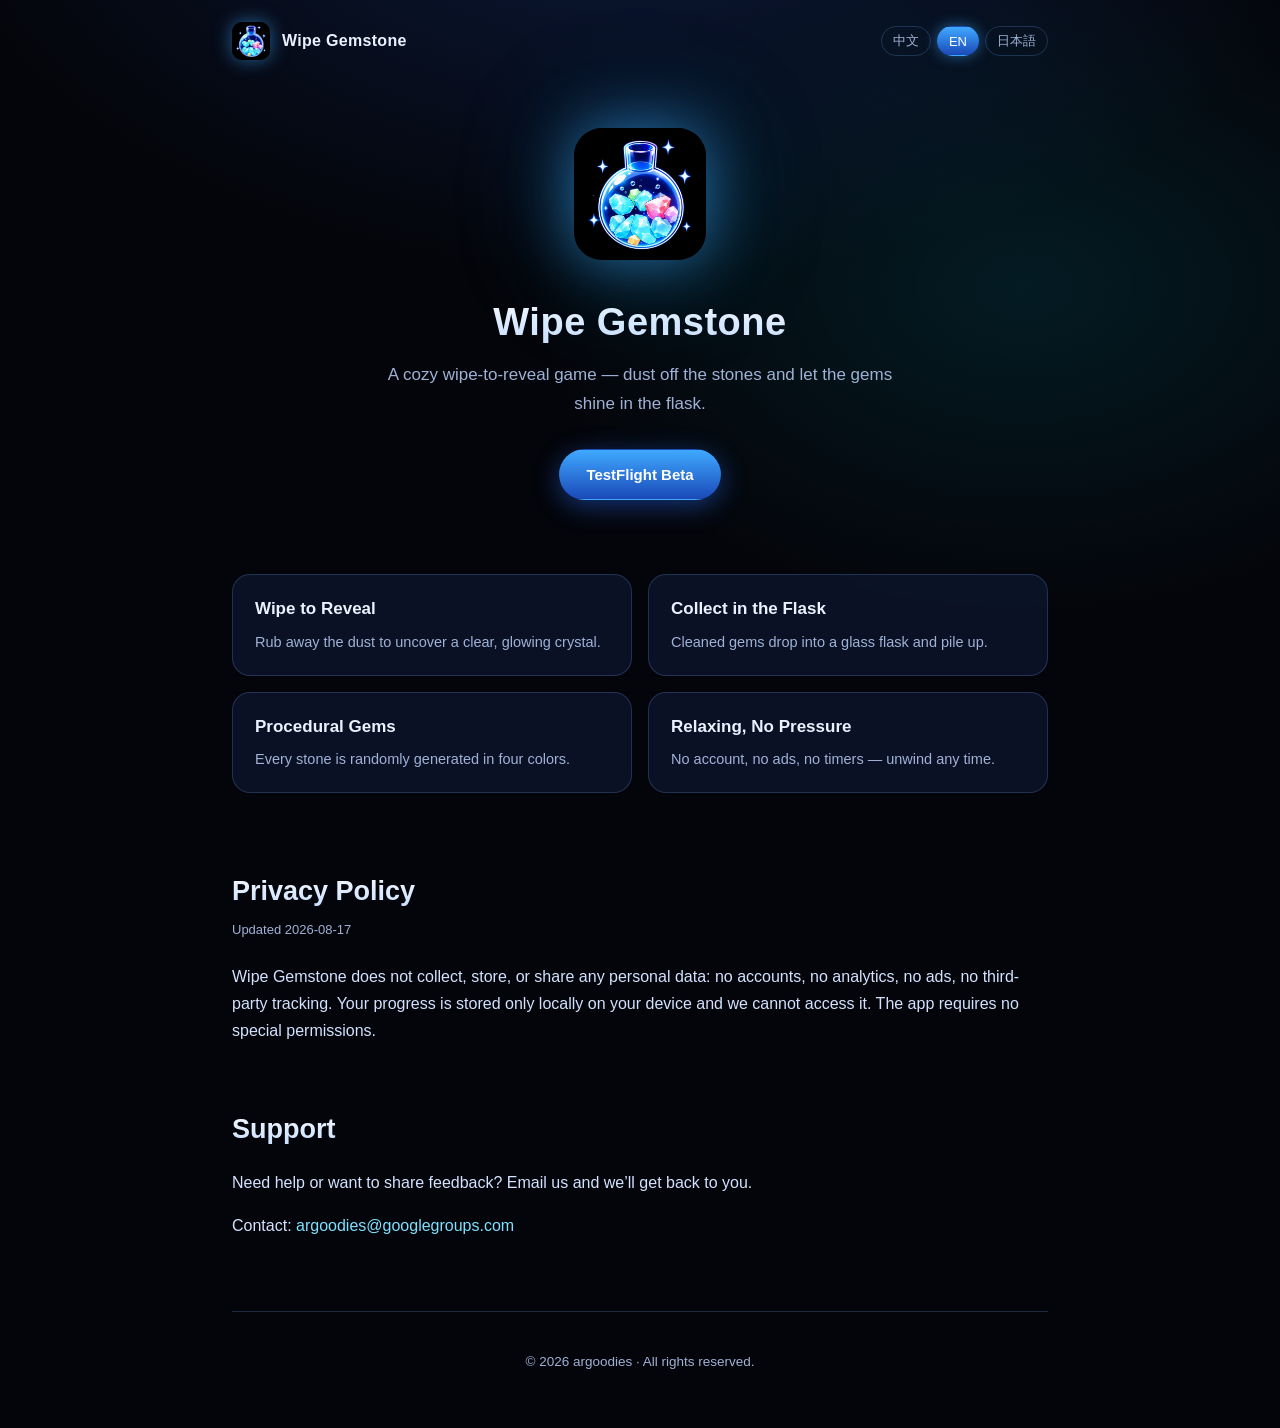
==== public/index.html @ 8bf5b7a9 "Single-page site: argoodies email, drop web-play, condensed content - Merge privacy & support into o" ====
<!DOCTYPE html>
<html lang="en">
<head>
<meta charset="utf-8">
<meta name="viewport" content="width=device-width, initial-scale=1">
<title>Wipe Gemstone · 擦宝石 · 宝石磨き</title>
<meta name="description" content="A cozy wipe-to-reveal gemstone game.">
<link rel="icon" href="icon.png">
<link rel="stylesheet" href="style.css">
</head>
<body>
<div class="wrap">
  <div class="nav">
    <div class="brand"><img src="icon.png" alt="icon"><span data-i18n="brand">Wipe Gemstone</span></div>
    <div class="langs">
      <button data-l="zh">中文</button>
      <button data-l="en">EN</button>
      <button data-l="ja">日本語</button>
    </div>
  </div>

  <div class="hero">
    <img class="gem" src="icon.png" alt="Wipe Gemstone">
    <h1 data-i18n="brand">Wipe Gemstone</h1>
    <p class="sub" data-i18n="tagline">A cozy wipe-to-reveal game.</p>
    <div class="cta">
      <a class="btn" href="https://testflight.apple.com/join/jGfzz1UR" data-i18n="cta_tf">TestFlight Beta</a>
    </div>
  </div>

  <div class="grid">
    <div class="card"><h3 data-i18n="f1_t">Wipe to Reveal</h3><p data-i18n="f1_d"></p></div>
    <div class="card"><h3 data-i18n="f2_t">Collect in the Flask</h3><p data-i18n="f2_d"></p></div>
    <div class="card"><h3 data-i18n="f3_t">Procedural Gems</h3><p data-i18n="f3_d"></p></div>
    <div class="card"><h3 data-i18n="f4_t">Relaxing</h3><p data-i18n="f4_d"></p></div>
  </div>

  <section id="privacy" class="page">
    <h2 data-i18n="priv_t">Privacy Policy</h2>
    <div class="updated" data-i18n="priv_updated">Updated 2026-08-17</div>
    <p data-i18n="priv_p"></p>
  </section>

  <section id="support" class="page">
    <h2 data-i18n="sup_t">Support</h2>
    <p data-i18n="sup_p"></p>
    <p><span data-i18n="contact">Contact</span>: <a data-email href="mailto:argoodies@googlegroups.com">argoodies@googlegroups.com</a></p>
  </section>

  <div class="foot">
    <p>© 2026 argoodies · <span data-i18n="foot_rights">All rights reserved.</span></p>
  </div>
</div>
<script src="i18n.js"></script>
</body>
</html>
---- public/style.css ----
:root{
  --bg:#04050a; --bg2:#0a0f1e;
  --blue:#3fa9ff; --cyan:#7fe0ff; --deep:#1a49b8;
  --text:#eaf2ff; --muted:#9fb2d6; --card:rgba(30,52,110,.28);
  --line:rgba(120,175,255,.22);
}
*{box-sizing:border-box}
html,body{margin:0;padding:0}
body{
  background:
    radial-gradient(1200px 700px at 50% -10%, rgba(40,110,255,.20), transparent 60%),
    radial-gradient(900px 600px at 80% 20%, rgba(0,220,255,.10), transparent 55%),
    var(--bg);
  color:var(--text);
  font-family:-apple-system,BlinkMacSystemFont,"Segoe UI","PingFang SC","Hiragino Sans","Noto Sans CJK SC",sans-serif;
  line-height:1.7; min-height:100vh;
  -webkit-font-smoothing:antialiased;
}
a{color:var(--cyan);text-decoration:none}
a:hover{text-decoration:underline}
.wrap{max-width:860px;margin:0 auto;padding:0 22px}

/* top bar */
.nav{display:flex;align-items:center;justify-content:space-between;padding:22px 0}
.brand{display:flex;align-items:center;gap:12px;font-weight:700;letter-spacing:.3px}
.brand img{width:38px;height:38px;border-radius:10px;box-shadow:0 0 18px rgba(63,169,255,.55)}
.langs{display:flex;gap:6px}
.langs button{
  background:transparent;border:1px solid var(--line);color:var(--muted);
  padding:5px 11px;border-radius:999px;cursor:pointer;font-size:13px;transition:.2s;
}
.langs button:hover{color:var(--text);border-color:var(--blue)}
.langs button.on{background:linear-gradient(180deg,var(--blue),var(--deep));color:#fff;border-color:transparent;box-shadow:0 0 14px rgba(63,169,255,.5)}

/* hero */
.hero{text-align:center;padding:46px 0 30px}
.hero .gem{width:132px;height:132px;border-radius:28px;box-shadow:0 0 60px rgba(63,169,255,.55),0 0 120px rgba(0,180,255,.28)}
.hero h1{font-size:38px;margin:22px 0 6px;letter-spacing:.5px;
  background:linear-gradient(180deg,#fff,#bcd8ff);-webkit-background-clip:text;background-clip:text;color:transparent}
.hero p.sub{color:var(--muted);font-size:17px;margin:0 auto;max-width:520px}
.cta{display:flex;gap:14px;justify-content:center;flex-wrap:wrap;margin:30px 0 4px}
.btn{
  display:inline-block;padding:12px 26px;border-radius:999px;font-weight:600;font-size:15px;
  background:linear-gradient(180deg,var(--blue),var(--deep));color:#fff;
  box-shadow:0 6px 26px rgba(40,110,255,.45);transition:.2s;border:1px solid transparent;
}
.btn:hover{transform:translateY(-2px);text-decoration:none;box-shadow:0 10px 34px rgba(40,110,255,.6)}
.btn.ghost{background:transparent;border-color:var(--line);color:var(--text);box-shadow:none}
.btn.ghost:hover{border-color:var(--blue)}

/* features */
.grid{display:grid;grid-template-columns:repeat(2,1fr);gap:16px;margin:40px 0}
.card{background:var(--card);border:1px solid var(--line);border-radius:18px;padding:20px 22px;backdrop-filter:blur(6px)}
.card h3{margin:0 0 6px;font-size:17px}
.card p{margin:0;color:var(--muted);font-size:14.5px}

/* content pages */
.page{padding:30px 0 10px}
.page h2{font-size:27px;margin:6px 0 4px;
  background:linear-gradient(180deg,#fff,#bcd8ff);-webkit-background-clip:text;background-clip:text;color:transparent}
.page .updated{color:var(--muted);font-size:13px;margin-bottom:22px}
.page h3{font-size:18px;margin:26px 0 6px}
.page p{color:#d3e2ff}
.page ul{color:#d3e2ff;padding-left:20px}
.page li{margin:5px 0}

/* footer */
.foot{border-top:1px solid var(--line);margin-top:46px;padding:26px 0 40px;text-align:center;color:var(--muted);font-size:13.5px}
.foot a{margin:0 10px}
.hide{display:none}
@media(max-width:640px){.grid{grid-template-columns:1fr}.hero h1{font-size:31px}}
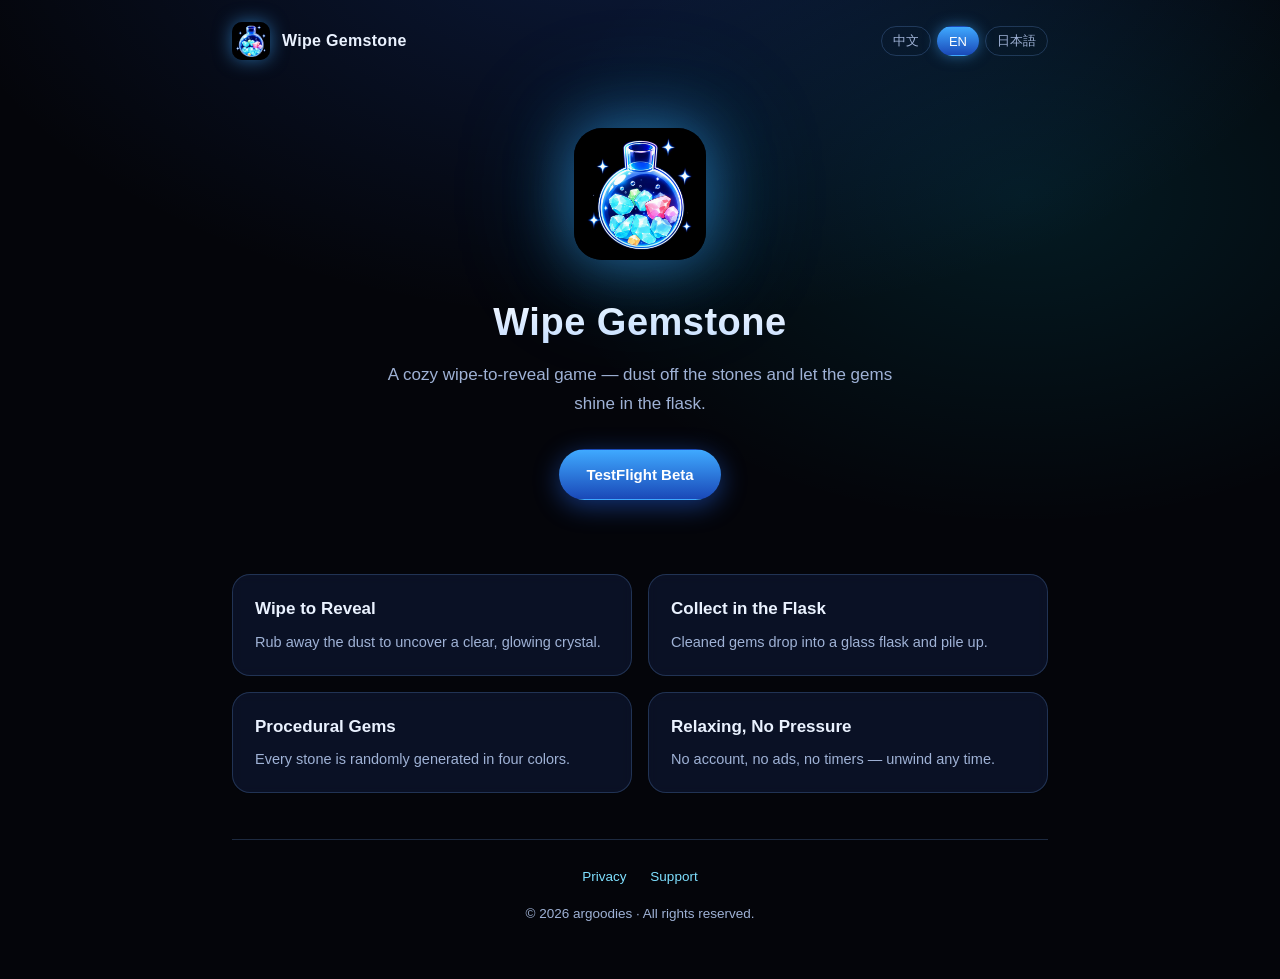
==== commit 847ef61c: "Back to three separate one-screen pages (about / privacy / support) Each page is its own concise sin" ====
--- a/public/index.html
+++ b/public/index.html
@@ -35,19 +35,11 @@
     <div class="card"><h3 data-i18n="f4_t">Relaxing</h3><p data-i18n="f4_d"></p></div>
   </div>
 
-  <section id="privacy" class="page">
-    <h2 data-i18n="priv_t">Privacy Policy</h2>
-    <div class="updated" data-i18n="priv_updated">Updated 2026-08-17</div>
-    <p data-i18n="priv_p"></p>
-  </section>
-
-  <section id="support" class="page">
-    <h2 data-i18n="sup_t">Support</h2>
-    <p data-i18n="sup_p"></p>
-    <p><span data-i18n="contact">Contact</span>: <a data-email href="mailto:argoodies@googlegroups.com">argoodies@googlegroups.com</a></p>
-  </section>
-
   <div class="foot">
+    <div>
+      <a href="privacy.html" data-i18n="nav_privacy">Privacy</a>
+      <a href="support.html" data-i18n="nav_support">Support</a>
+    </div>
     <p>© 2026 argoodies · <span data-i18n="foot_rights">All rights reserved.</span></p>
   </div>
 </div>
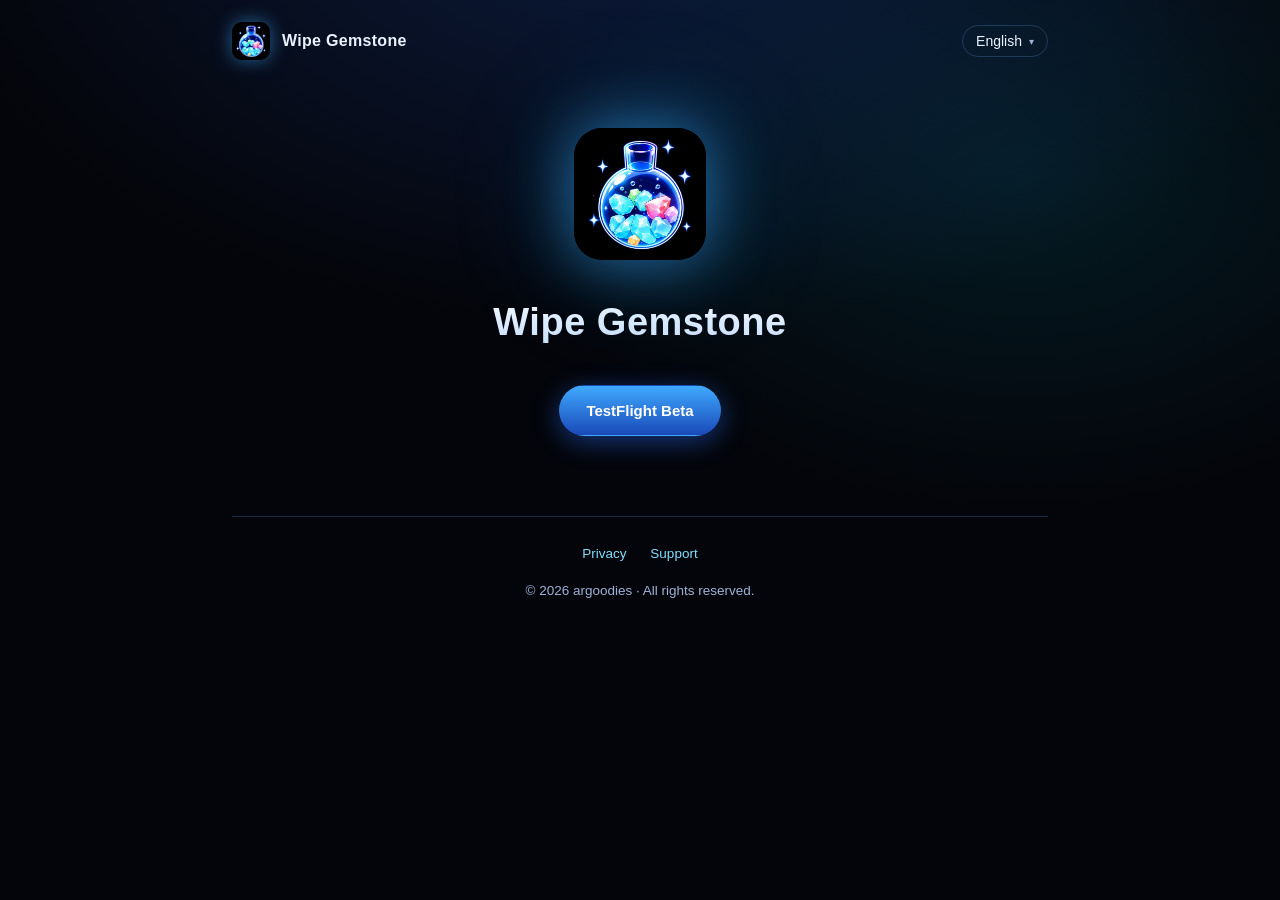
==== commit 9e85ef4f: "Home: drop game intro; language switch becomes a click dropdown - Index page is now just icon + name" ====
--- a/public/index.html
+++ b/public/index.html
@@ -4,7 +4,6 @@
 <meta charset="utf-8">
 <meta name="viewport" content="width=device-width, initial-scale=1">
 <title>Wipe Gemstone · 擦宝石 · 宝石磨き</title>
-<meta name="description" content="A cozy wipe-to-reveal gemstone game.">
 <link rel="icon" href="icon.png">
 <link rel="stylesheet" href="style.css">
 </head>
@@ -12,27 +11,22 @@
 <div class="wrap">
   <div class="nav">
     <div class="brand"><img src="icon.png" alt="icon"><span data-i18n="brand">Wipe Gemstone</span></div>
-    <div class="langs">
-      <button data-l="zh">中文</button>
-      <button data-l="en">EN</button>
-      <button data-l="ja">日本語</button>
+    <div class="lang">
+      <button class="lang-btn" id="langBtn"><span id="langCur">中文</span><span class="arrow">▾</span></button>
+      <div class="lang-menu" id="langMenu">
+        <button data-l="zh">中文</button>
+        <button data-l="en">English</button>
+        <button data-l="ja">日本語</button>
+      </div>
     </div>
   </div>
 
   <div class="hero">
     <img class="gem" src="icon.png" alt="Wipe Gemstone">
     <h1 data-i18n="brand">Wipe Gemstone</h1>
-    <p class="sub" data-i18n="tagline">A cozy wipe-to-reveal game.</p>
     <div class="cta">
       <a class="btn" href="https://testflight.apple.com/join/jGfzz1UR" data-i18n="cta_tf">TestFlight Beta</a>
     </div>
-  </div>
-
-  <div class="grid">
-    <div class="card"><h3 data-i18n="f1_t">Wipe to Reveal</h3><p data-i18n="f1_d"></p></div>
-    <div class="card"><h3 data-i18n="f2_t">Collect in the Flask</h3><p data-i18n="f2_d"></p></div>
-    <div class="card"><h3 data-i18n="f3_t">Procedural Gems</h3><p data-i18n="f3_d"></p></div>
-    <div class="card"><h3 data-i18n="f4_t">Relaxing</h3><p data-i18n="f4_d"></p></div>
   </div>
 
   <div class="foot">
--- a/public/style.css
+++ b/public/style.css
@@ -24,13 +24,28 @@
 .nav{display:flex;align-items:center;justify-content:space-between;padding:22px 0}
 .brand{display:flex;align-items:center;gap:12px;font-weight:700;letter-spacing:.3px}
 .brand img{width:38px;height:38px;border-radius:10px;box-shadow:0 0 18px rgba(63,169,255,.55)}
-.langs{display:flex;gap:6px}
-.langs button{
-  background:transparent;border:1px solid var(--line);color:var(--muted);
-  padding:5px 11px;border-radius:999px;cursor:pointer;font-size:13px;transition:.2s;
+/* 语言下拉：点击展开列表 */
+.lang{position:relative}
+.lang-btn{
+  display:flex;align-items:center;gap:7px;
+  background:transparent;border:1px solid var(--line);color:var(--text);
+  padding:7px 13px;border-radius:999px;cursor:pointer;font-size:14px;transition:.2s;
 }
-.langs button:hover{color:var(--text);border-color:var(--blue)}
-.langs button.on{background:linear-gradient(180deg,var(--blue),var(--deep));color:#fff;border-color:transparent;box-shadow:0 0 14px rgba(63,169,255,.5)}
+.lang-btn:hover{border-color:var(--blue)}
+.lang-btn .arrow{font-size:10px;color:var(--muted);transition:transform .2s}
+.lang.open .lang-btn .arrow{transform:rotate(180deg)}
+.lang-menu{
+  position:absolute;right:0;top:calc(100% + 8px);min-width:132px;z-index:20;
+  background:#0b1226;border:1px solid var(--line);border-radius:14px;padding:6px;
+  box-shadow:0 14px 40px rgba(0,0,0,.55);display:none;
+}
+.lang.open .lang-menu{display:block}
+.lang-menu button{
+  display:block;width:100%;text-align:left;background:transparent;border:0;color:var(--muted);
+  padding:9px 12px;border-radius:9px;cursor:pointer;font-size:14px;transition:.15s;
+}
+.lang-menu button:hover{background:rgba(63,169,255,.14);color:var(--text)}
+.lang-menu button.on{color:#fff;background:linear-gradient(180deg,var(--blue),var(--deep))}
 
 /* hero */
 .hero{text-align:center;padding:46px 0 30px}
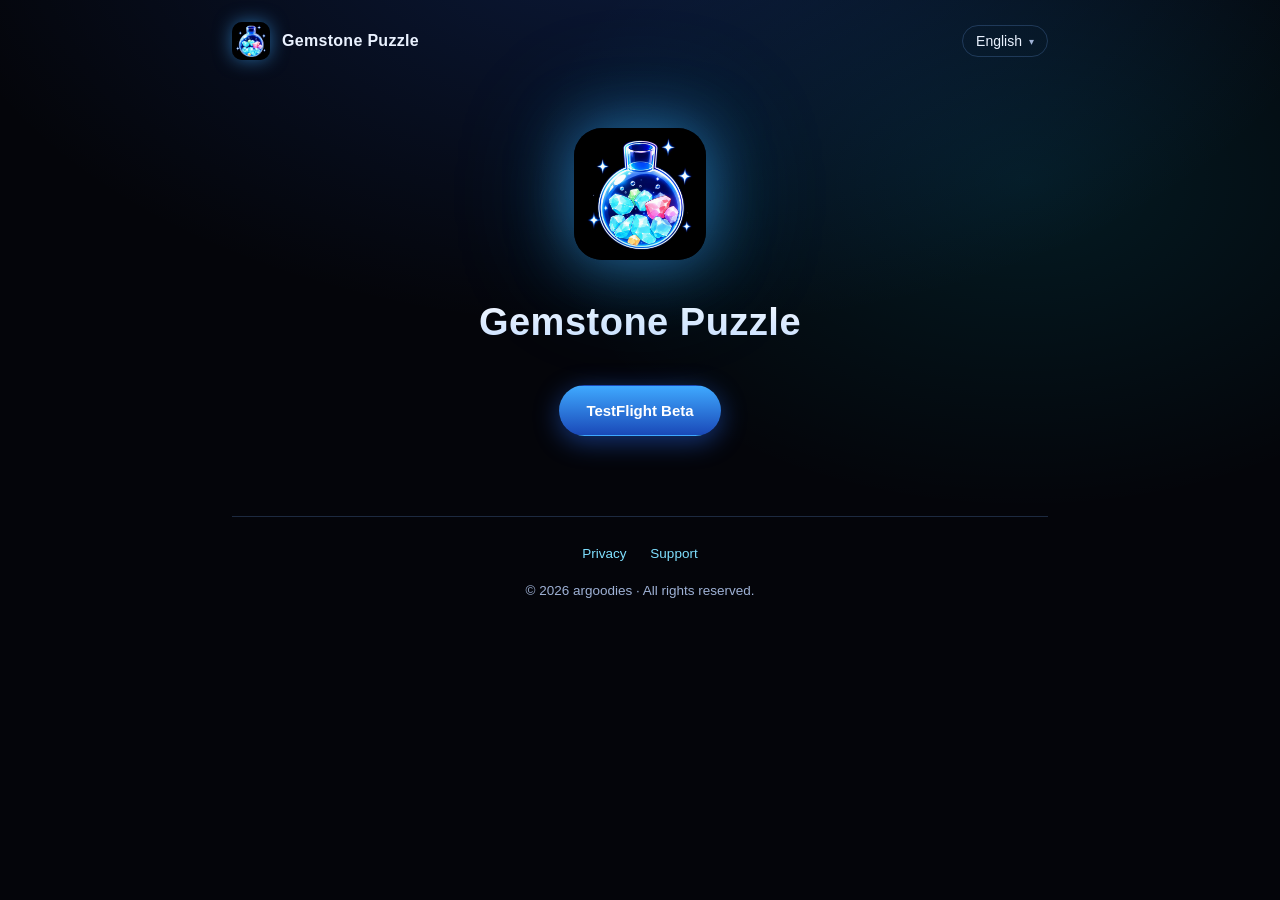
==== commit d0a67cae: "English name: Wipe Gemstone -> Gemstone Puzzle Co-Authored-By: Claude Opus 4.8 <noreply@anthropic.co" ====
--- a/public/index.html
+++ b/public/index.html
@@ -3,14 +3,14 @@
 <head>
 <meta charset="utf-8">
 <meta name="viewport" content="width=device-width, initial-scale=1">
-<title>Wipe Gemstone · 擦宝石 · 宝石磨き</title>
+<title>Gemstone Puzzle · 擦宝石 · 宝石磨き</title>
 <link rel="icon" href="icon.png">
 <link rel="stylesheet" href="style.css">
 </head>
 <body>
 <div class="wrap">
   <div class="nav">
-    <div class="brand"><img src="icon.png" alt="icon"><span data-i18n="brand">Wipe Gemstone</span></div>
+    <div class="brand"><img src="icon.png" alt="icon"><span data-i18n="brand">Gemstone Puzzle</span></div>
     <div class="lang">
       <button class="lang-btn" id="langBtn"><span id="langCur">中文</span><span class="arrow">▾</span></button>
       <div class="lang-menu" id="langMenu">
@@ -22,8 +22,8 @@
   </div>
 
   <div class="hero">
-    <img class="gem" src="icon.png" alt="Wipe Gemstone">
-    <h1 data-i18n="brand">Wipe Gemstone</h1>
+    <img class="gem" src="icon.png" alt="Gemstone Puzzle">
+    <h1 data-i18n="brand">Gemstone Puzzle</h1>
     <div class="cta">
       <a class="btn" href="https://testflight.apple.com/join/jGfzz1UR" data-i18n="cta_tf">TestFlight Beta</a>
     </div>
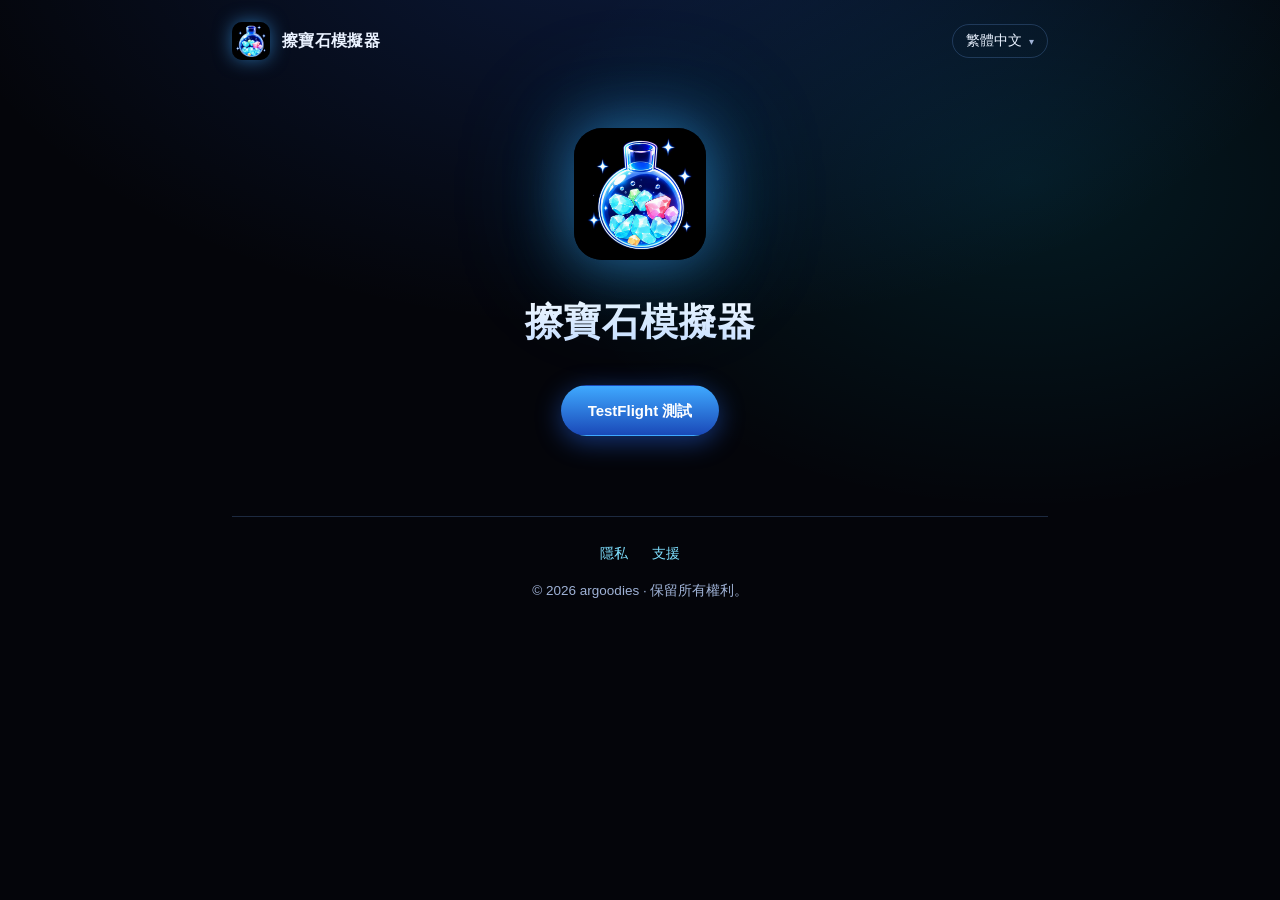
==== commit 231a903a: "Links: Traditional Chinese first (default locale + menu order) Default locale en -> zh-Hant, move 繁體" ====
--- a/public/index.html
+++ b/public/index.html
@@ -1,20 +1,21 @@
 <!DOCTYPE html>
-<html lang="en">
+<html lang="zh-Hant">
 <head>
 <meta charset="utf-8">
 <meta name="viewport" content="width=device-width, initial-scale=1">
-<title>Gemstone Puzzle · 擦宝石 · 宝石磨き</title>
+<title>擦寶石模擬器 · Gemstone Puzzle · 宝石磨き</title>
 <link rel="icon" href="icon.png">
 <link rel="stylesheet" href="style.css">
 </head>
 <body>
 <div class="wrap">
   <div class="nav">
-    <div class="brand"><img src="icon.png" alt="icon"><span data-i18n="brand">Gemstone Puzzle</span></div>
+    <div class="brand"><img src="icon.png" alt="icon"><span data-i18n="brand">擦寶石模擬器</span></div>
     <div class="lang">
-      <button class="lang-btn" id="langBtn"><span id="langCur">中文</span><span class="arrow">▾</span></button>
+      <button class="lang-btn" id="langBtn"><span id="langCur">繁體中文</span><span class="arrow">▾</span></button>
       <div class="lang-menu" id="langMenu">
-        <button data-l="zh">中文</button>
+        <button data-l="zh-Hant">繁體中文</button>
+        <button data-l="zh">简体中文</button>
         <button data-l="en">English</button>
         <button data-l="ja">日本語</button>
       </div>
@@ -23,7 +24,7 @@
 
   <div class="hero">
     <img class="gem" src="icon.png" alt="Gemstone Puzzle">
-    <h1 data-i18n="brand">Gemstone Puzzle</h1>
+    <h1 data-i18n="brand">擦寶石模擬器</h1>
     <div class="cta">
       <a class="btn" href="https://testflight.apple.com/join/jGfzz1UR" data-i18n="cta_tf">TestFlight Beta</a>
     </div>
